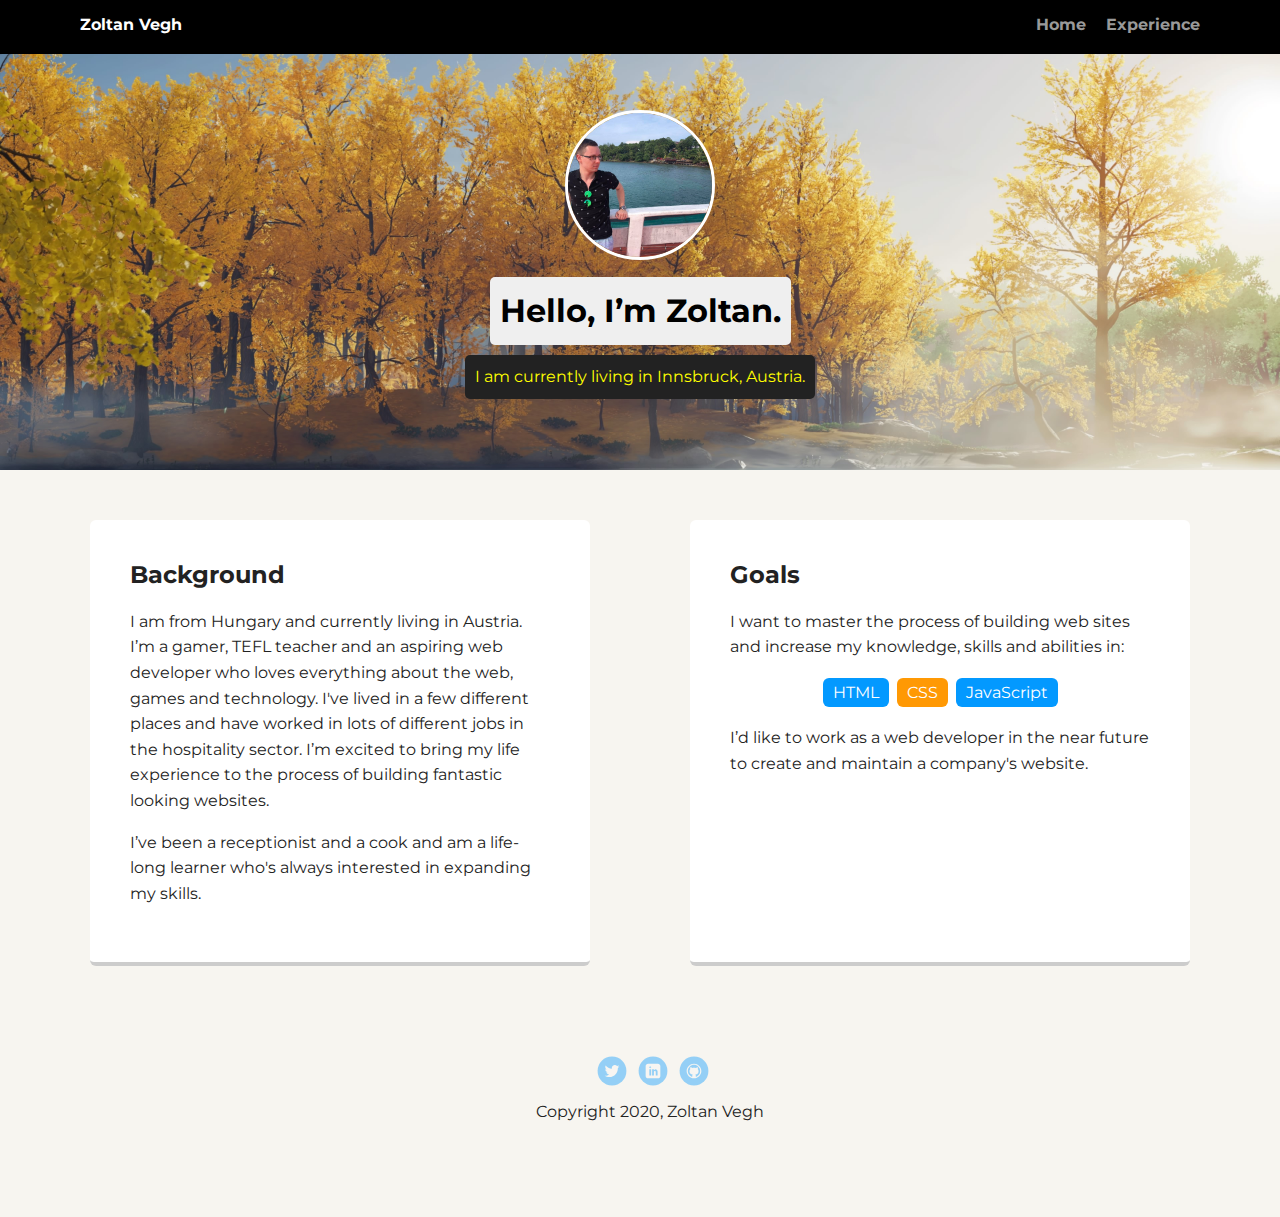
==== portfolio_update_v1/index.html @ 6498064b "Initial commit" ====
<!DOCTYPE html>
<html lang="en">
  <head>
    <meta charset="utf-8" />
    <title>Zoltan Vegh's Profile</title>
    <meta name="viewport" content="width=device-width, initial-scale=1.0" />
    <link rel="stylesheet" href="styles.css" />
    <link
      href="https://fonts.googleapis.com/css?family=Muli%7CRoboto:400,300,500,700,900"
      rel="stylesheet"
    />
    <style>
      @import url("https://fonts.googleapis.com/css2?family=Montserrat:ital,wght@0,300;0,400;0,500;0,700;0,900;1,300;1,400;1,500&display=swap");
    </style>
  </head>

  <body>
    <div class="main-nav">
      <ul class="nav">
        <li class="name">Zoltan Vegh</li>
        <li><a href="index.html">Home</a></li>
        <li><a href="experience.html">Experience</a></li>
      </ul>
    </div>

    <header>
      <img
        src="images/me.jpg"
        alt="Picture of Zoltan Vegh"
        class="profile-image"
      />
      <h1 class="tag name">Hello, I’m Zoltan.</h1>
      <p class="tag location">I am currently living in Innsbruck, Austria.</p>
    </header>

    <main class="flex">
      <div class="card">
        <h2>Background</h2>
        <p>
          I am from Hungary and currently living in Austria. I’m a gamer, TEFL
          teacher and an aspiring web developer who loves everything about the
          web, games and technology. I've lived in a few different places and
          have worked in lots of different jobs in the hospitality sector. I’m
          excited to bring my life experience to the process of building
          fantastic looking websites.
        </p>
        <p>
          I’ve been a receptionist and a cook and am a life-long learner who's
          always interested in expanding my skills.
        </p>
      </div>

      <div class="card">
        <h2>Goals</h2>
        <p>
          I want to master the process of building web sites and increase my
          knowledge, skills and abilities in:
        </p>
        <ul class="skills">
          <li>HTML</li>
          <li>CSS</li>
          <li>JavaScript</li>
        </ul>
        <p>
          I’d like to work as a web developer in the near future to create and
          maintain a company's website.
        </p>
      </div>
    </main>
    <footer>
      <ul>
        <li>
          <a
            target="_blank"
            href="https://twitter.com/ZoltanVegh1"
            class="social twitter"
            >Twitter</a
          >
        </li>
        <li>
          <a
            href="www.linkedin.com/in/zvegh"
            target="_blank"
            class="social linkedin"
            >LinkedIn</a
          >
        </li>
        <li><a href="#" class="social github">Github</a></li>
      </ul>
      <p class="copyright">Copyright 2020, Zoltan Vegh</p>
    </footer>
  </body>
</html>
---- portfolio_update_v1/styles.css ----
/* Global Layout Set-up */
* {
  box-sizing: border-box;
  font-family: "Montserrat", sans-serif;
}

body {
  margin: 0;
  padding: 0;
  text-align: center;
  font-family: "Montserrat", sans-serif;
  color: #222;
  background: #f7f5f0;
}
/* Link Styles */

a {
  text-decoration: none;
  color: #999;
}
a:hover {
  color: #6633ff;
}

/* Section Styles */

.main-nav {
  width: 100%;
  background: black;
  min-height: 30px;
  padding: 10px;
  position: fixed;
  text-align: center;
}
.nav {
  display: flex;
  justify-content: space-around;
  font-weight: 700;
  list-style-type: none;
  margin: 0 auto;
  padding: 0;
}

.nav .name {
  display: block;
  margin-right: auto;
  color: white;
}
.nav li {
  padding: 5px 10px 10px 10px;
}
.nav a {
  transition: all 0.5s;
}
.nav a:hover {
  color: white;
}

header {
  text-align: center;
  background: url("images/background.jpeg") no-repeat top center;
  background-size: cover;
  overflow: hidden;
  padding-top: 60px;
}
header {
  line-height: 1.5;
}
header .profile-image {
  margin-top: 50px;
  width: 150px;
  height: 150px;
  border-radius: 50%;
  border: 3px solid white;
  transition: all 0.5s;
}
header .profile-image:hover {
  transform: scale(1.2) rotate(5deg);
}
.tag {
  background-color: #efefef;
  color: black;
  padding: 10px;
  border-radius: 5px;
  display: table;
  margin: 10px auto;
}
.location {
  background-color: #222;
  color: yellow;
}
.card {
  margin: 30px;
  padding: 20px 40px 40px;
  max-width: 500px;
  text-align: left;
  background: #fff;
  border-bottom: 4px solid #ccc;
  border-radius: 6px;
  transition: all 0.5s;
}
.card:hover {
  border-color: #ff99ff;
}

ul.skills {
  padding: 0;
  text-align: center;
}

.skills li {
  border-radius: 6px;
  display: inline-block;
  background: #ff9904;
  color: white;
  padding: 5px 10px;
  margin: 2px;
}

.skills li:nth-child(odd) {
  background: #0399ff;
}

footer {
  width: 100%;
  min-height: 30px;
  padding: 20px 0 40px 20px;
}

footer .copyright {
  top: -8px;
  font-size: 0.75em;
}

footer ul {
  list-style-type: none;
  margin: 0;
  padding: 0;
}

footer ul li {
  display: inline-block;
}

a.social {
  display: inline-block;
  text-indent: -9999px;
  margin-left: 5px;
  width: 30px;
  height: 30px;
  background-size: 30px 30px;
  opacity: 0.4;
  transition: all 0.5s;
}
a.twitter {
  background-image: url(images/twitter.svg);
}
a.linkedin {
  background-image: url(images/linkedin.svg);
}
a.github {
  background-image: url(images/github.svg);
}
a.social:hover {
  opacity: 1;
}
.clearfix {
  clear: both;
}

.main-li-item {
  margin-top: 15px;
}

/* Styles for larger screens */
@media screen and (min-width: 720px) {
  .flex {
    display: -ms-flexbox; /* TWEENER - IE 10 */
    display: flex;
    max-width: 1200px;
    -ms-flex-pack: distribute;
    justify-content: space-around;
    margin: 0 auto;
  }

  header {
    min-height: 470px;
  }

  .nav {
    max-width: 1200px;
    padding: 0 30px;
  }

  main {
    padding-top: 20px;
  }

  main p {
    line-height: 1.6em;
  }

  footer {
    font-size: 1.3em;
    max-width: 1200px;
    margin: 40px auto;
  }
}
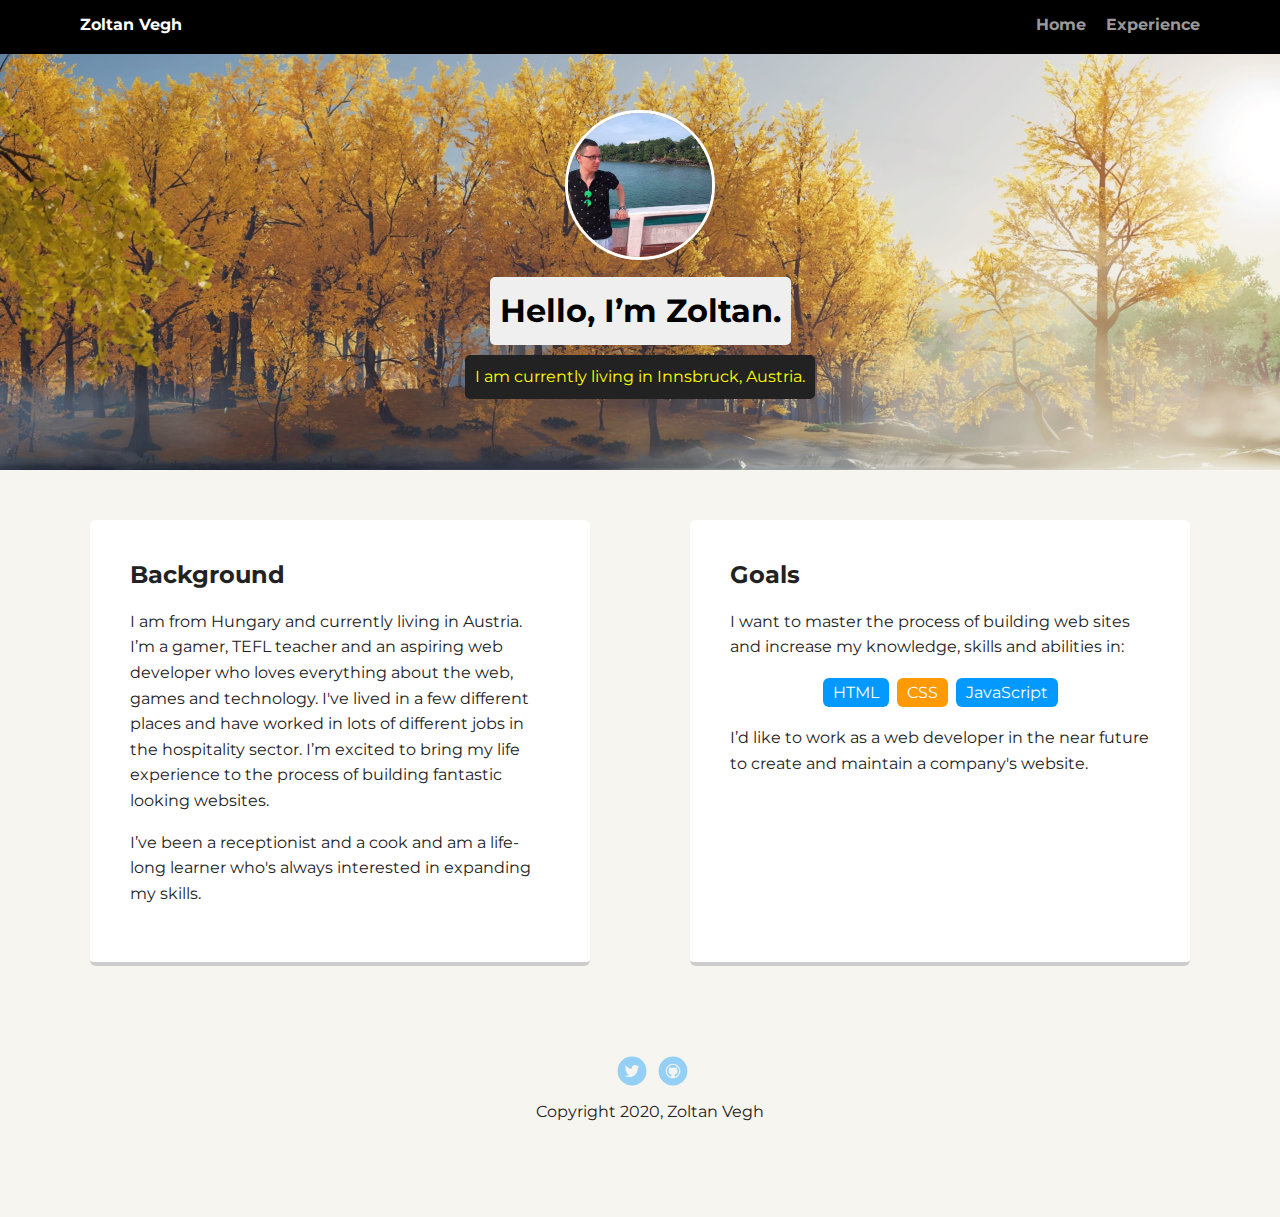
==== commit 07122da9: "removed linkedin link due to not working" ====
--- a/portfolio_update_v1/index.html
+++ b/portfolio_update_v1/index.html
@@ -77,15 +77,15 @@
             >Twitter</a
           >
         </li>
+
         <li>
           <a
-            href="www.linkedin.com/in/zvegh"
+            href="https://github.com/zvegh"
             target="_blank"
-            class="social linkedin"
-            >LinkedIn</a
+            class="social github"
+            >Github</a
           >
         </li>
-        <li><a href="#" class="social github">Github</a></li>
       </ul>
       <p class="copyright">Copyright 2020, Zoltan Vegh</p>
     </footer>
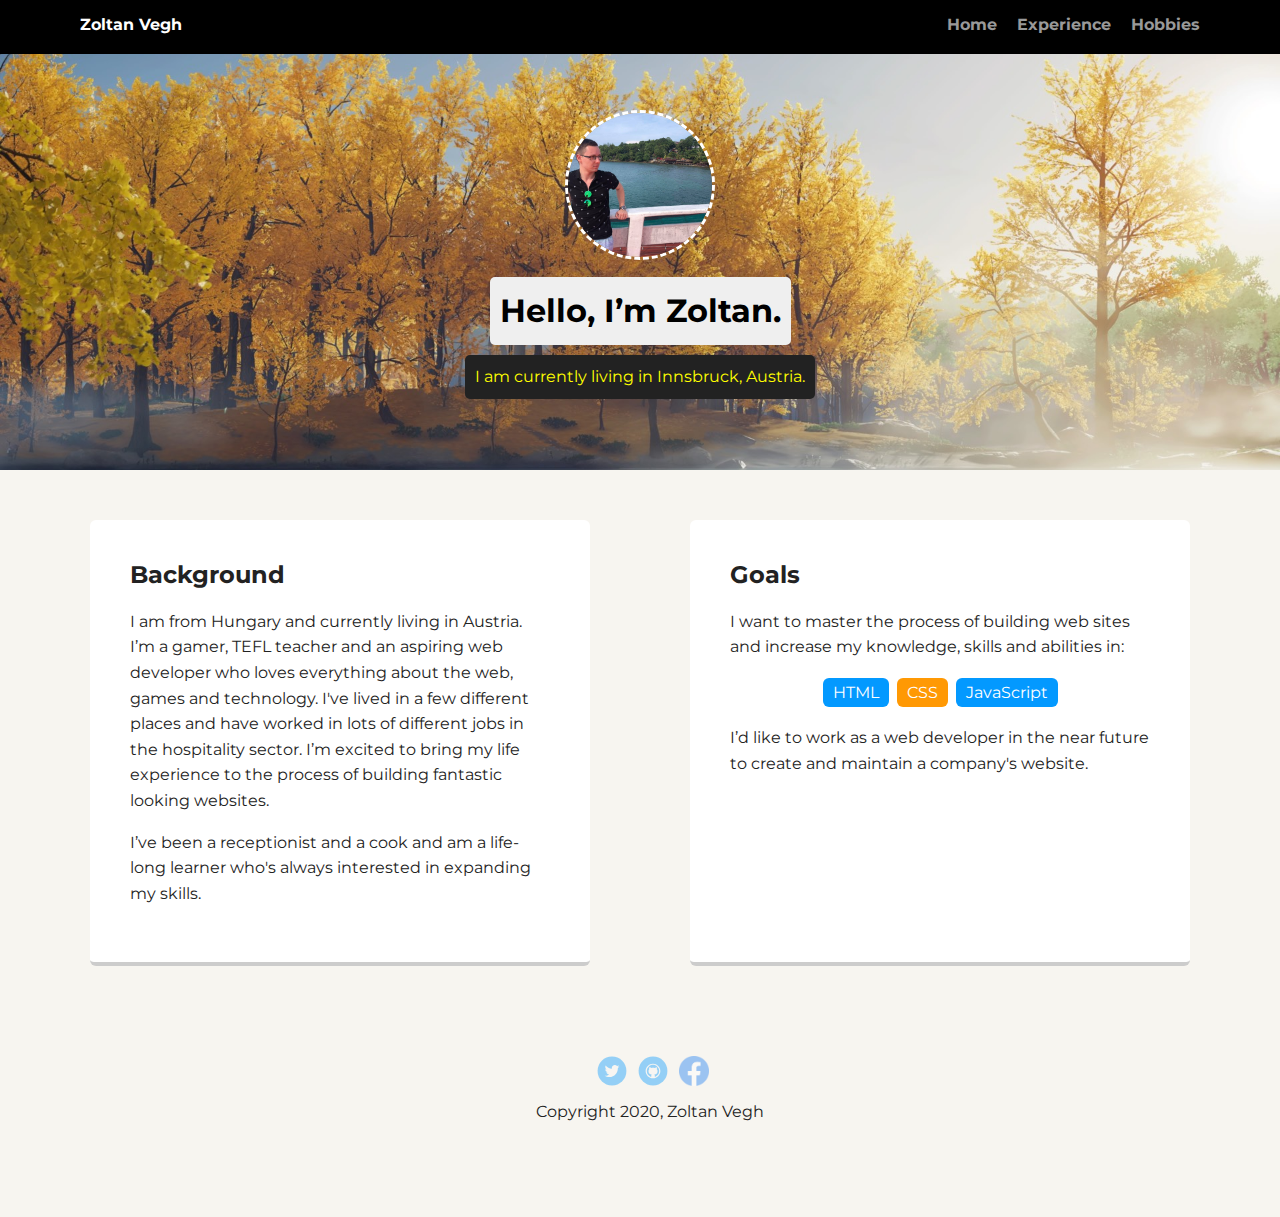
==== commit b176074b: "Added hobbies page" ====
--- a/portfolio_update_v1/index.html
+++ b/portfolio_update_v1/index.html
@@ -20,6 +20,7 @@
         <li class="name">Zoltan Vegh</li>
         <li><a href="index.html">Home</a></li>
         <li><a href="experience.html">Experience</a></li>
+        <li><a href="hobbies.html">Hobbies</a></li>
       </ul>
     </div>
 
@@ -86,6 +87,14 @@
             >Github</a
           >
         </li>
+        <li>
+          <a
+            target="_blank"
+            href="https://www.facebook.com/zoli0829"
+            class="social facebook"
+            >Facebook</a
+          >
+        </li>
       </ul>
       <p class="copyright">Copyright 2020, Zoltan Vegh</p>
     </footer>
--- a/portfolio_update_v1/styles.css
+++ b/portfolio_update_v1/styles.css
@@ -20,6 +20,9 @@
 }
 a:hover {
   color: #6633ff;
+}
+.gamer-links {
+  color: black;
 }
 
 /* Section Styles */
@@ -71,7 +74,7 @@
   width: 150px;
   height: 150px;
   border-radius: 50%;
-  border: 3px solid white;
+  border: 3px dashed white;
   transition: all 0.5s;
 }
 header .profile-image:hover {
@@ -163,6 +166,9 @@
 }
 a.social:hover {
   opacity: 1;
+}
+a.facebook {
+  background-image: url(images/facebook.png);
 }
 .clearfix {
   clear: both;
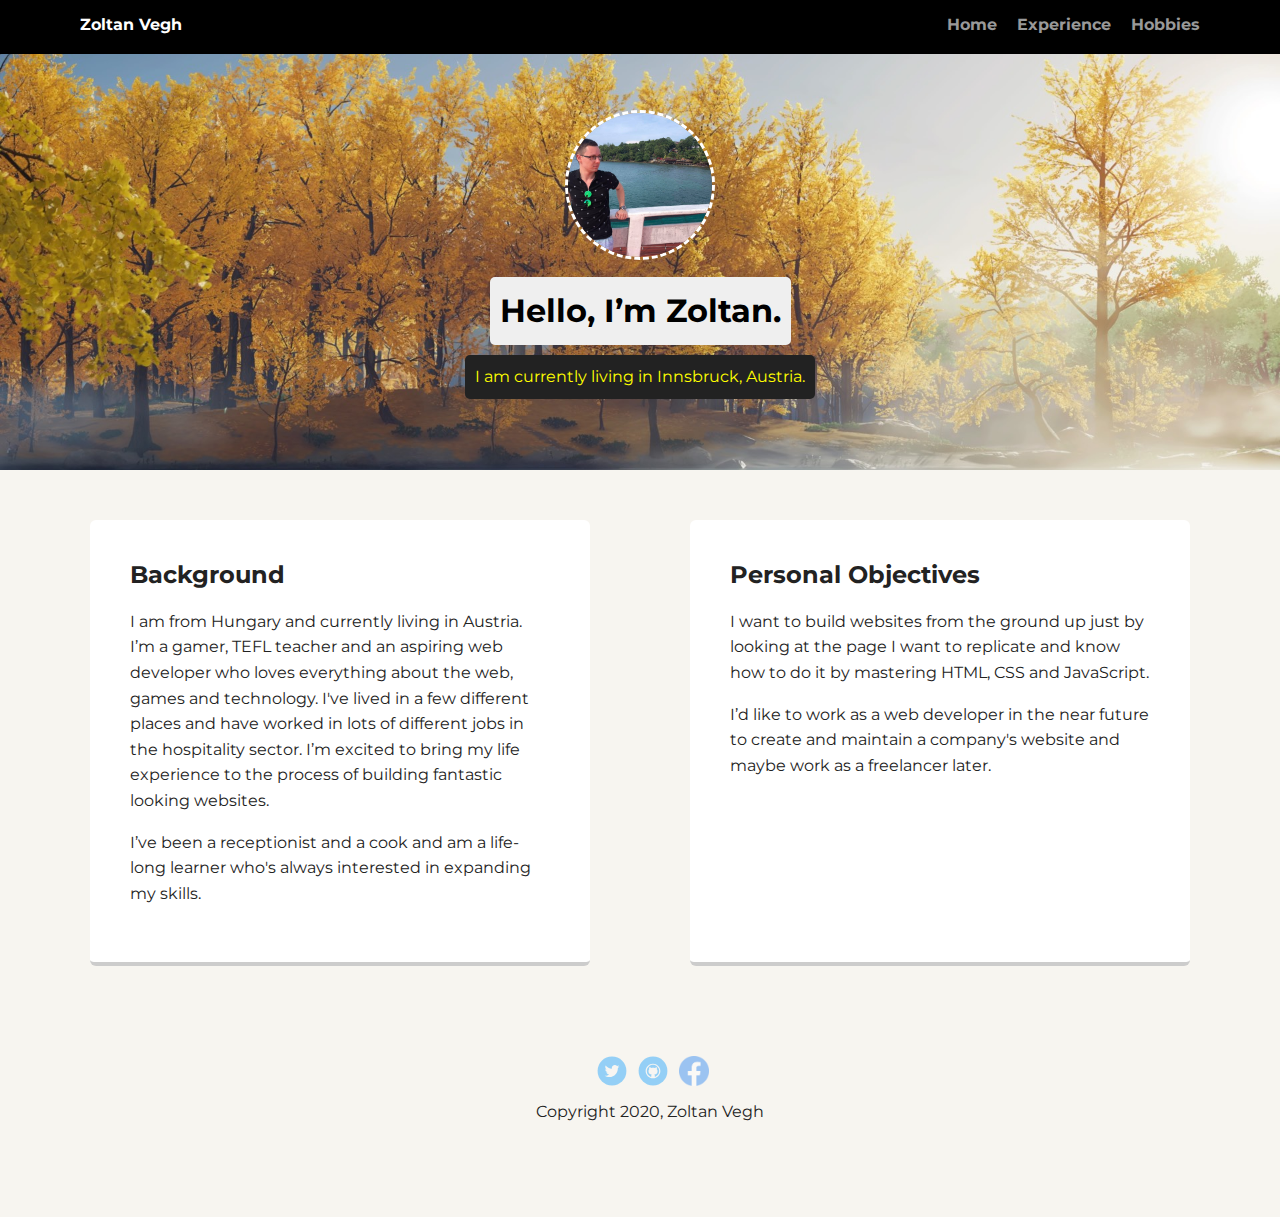
==== commit 84c062c3: "changed placeholder text" ====
--- a/portfolio_update_v1/index.html
+++ b/portfolio_update_v1/index.html
@@ -35,7 +35,7 @@
     </header>
 
     <main class="flex">
-      <div class="card">
+      <article class="card">
         <h2>Background</h2>
         <p>
           I am from Hungary and currently living in Austria. I’m a gamer, TEFL
@@ -49,22 +49,19 @@
           I’ve been a receptionist and a cook and am a life-long learner who's
           always interested in expanding my skills.
         </p>
-      </div>
+      </article>
 
       <div class="card">
-        <h2>Goals</h2>
+        <h2>Personal Objectives</h2>
         <p>
-          I want to master the process of building web sites and increase my
-          knowledge, skills and abilities in:
+          I want to build websites from the ground up just by looking at the
+          page I want to replicate and know how to do it by mastering HTML, CSS
+          and JavaScript.
         </p>
-        <ul class="skills">
-          <li>HTML</li>
-          <li>CSS</li>
-          <li>JavaScript</li>
-        </ul>
+
         <p>
           I’d like to work as a web developer in the near future to create and
-          maintain a company's website.
+          maintain a company's website and maybe work as a freelancer later.
         </p>
       </div>
     </main>
